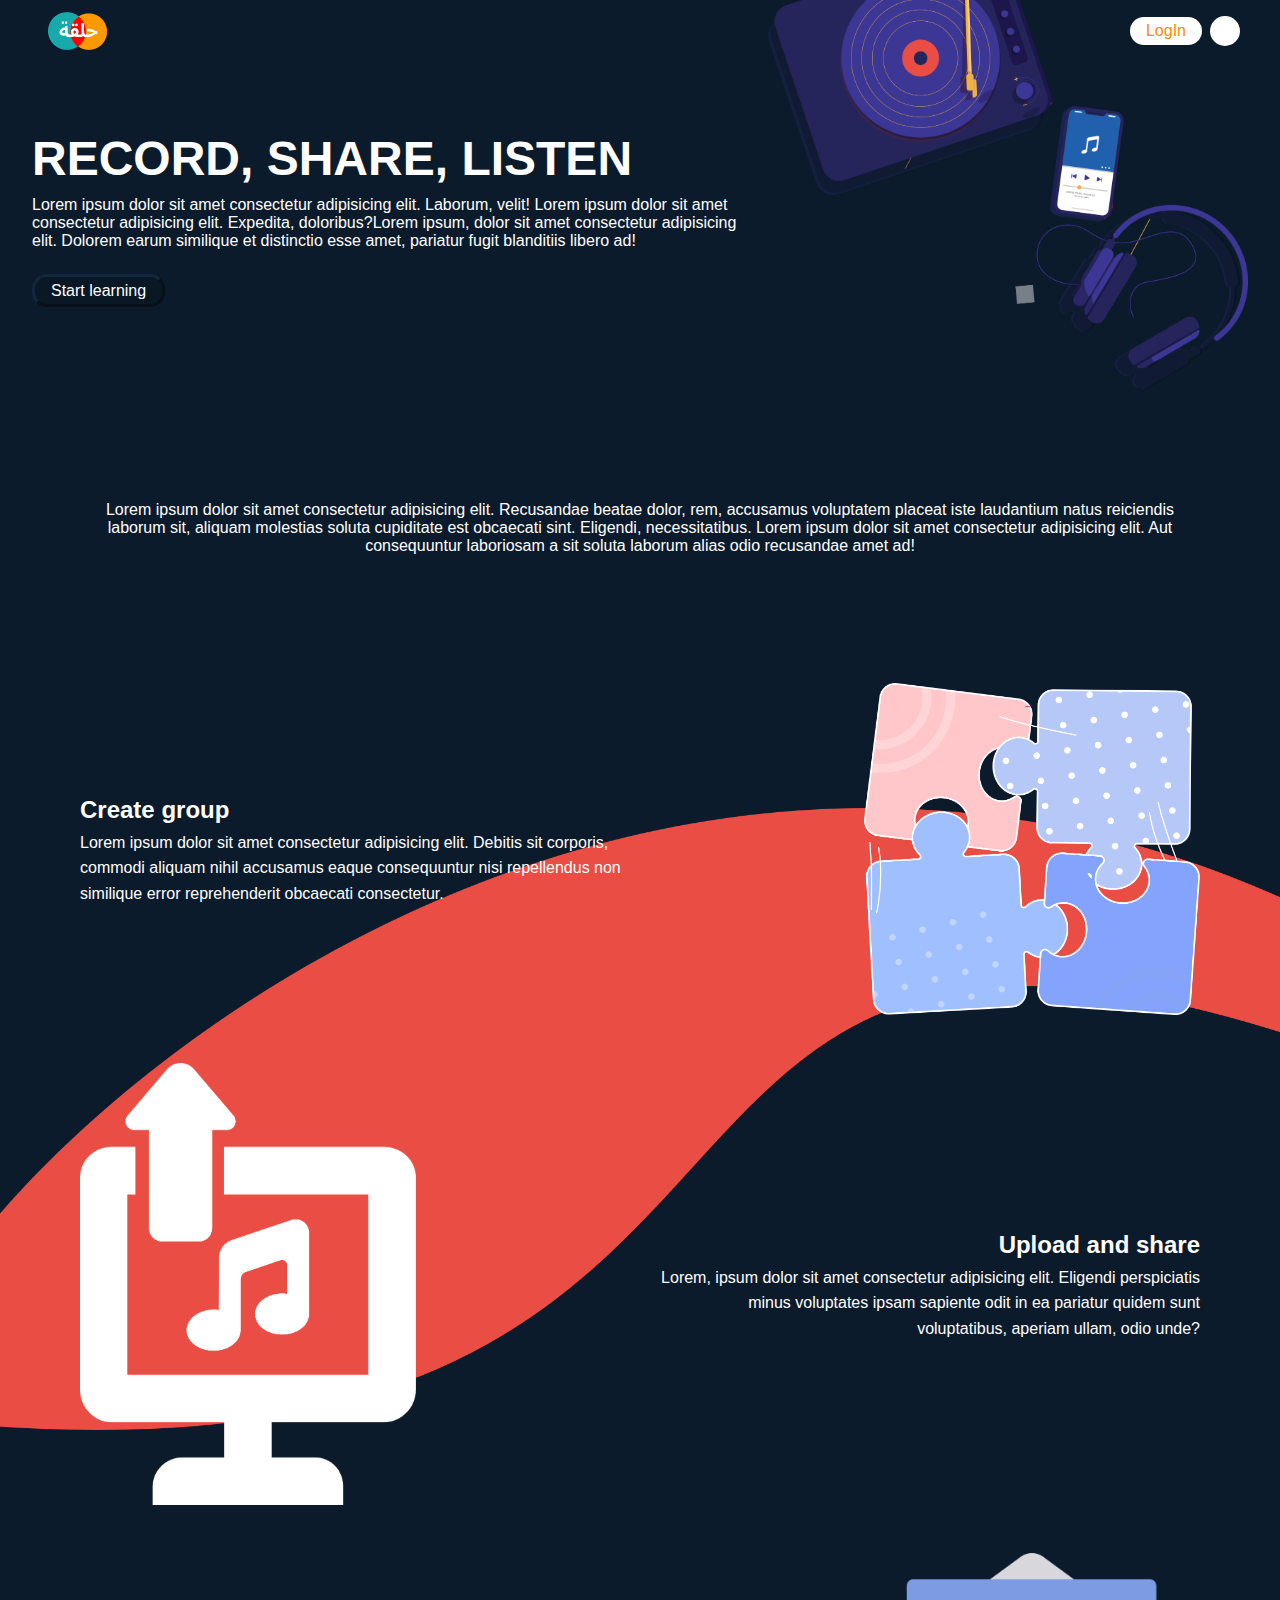
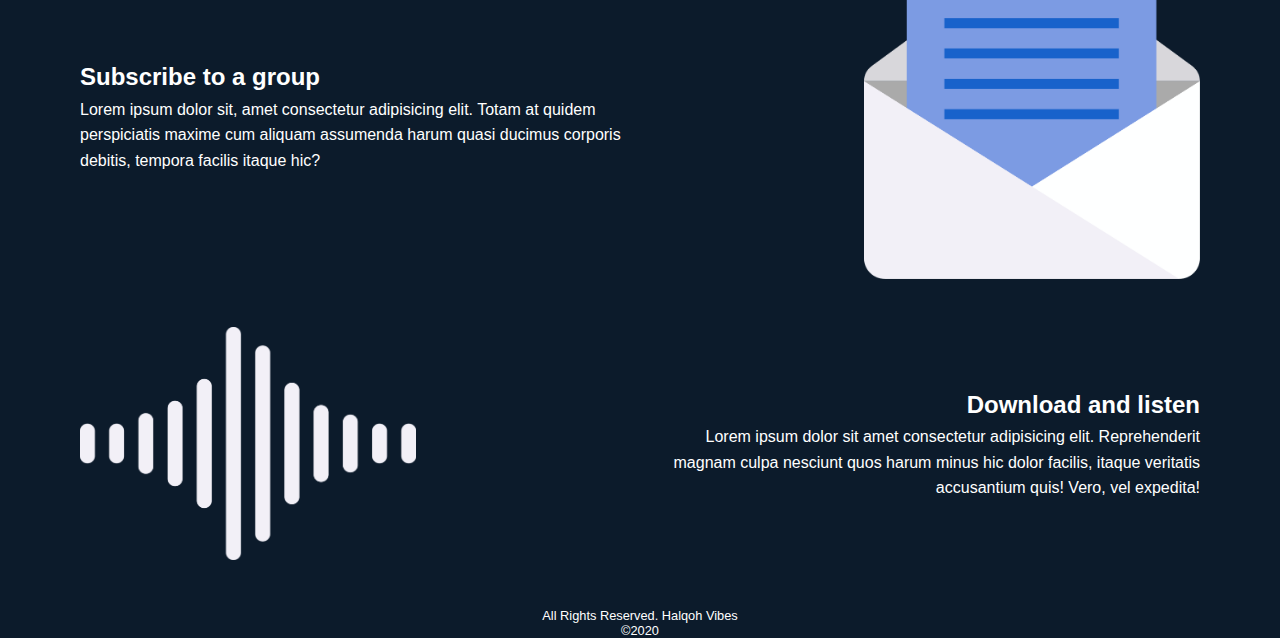
==== index.html @ 7621bb00 "First commit" ====
<!DOCTYPE html>
<html lang="en">
<head>
    <meta charset="UTF-8">
    <meta name="viewport" content="width=device-width, initial-scale=1.0 user-scalable=no">
    <meta http-equiv="X-UA-Compatible" content="ie=edge">
    <title>Halqoh Vibes</title>
    <link rel="stylesheet" href="style.css">
    <link rel="stylesheet" href="index_style.css">
</head>
<body>
    <div class="container">
            <div class="mini-nav">
                <img src="images/Halqoh Logo.png" alt="Halqoh" class="brand">
                <div class="right-nav">
                <a href="" class="btn logout_btn">LogIn</a>
                <div class="avatar"></div>
                </div>
            </div>
            
            <div class="heading">
                <div class="heading-text">
                    <h1>RECORD, SHARE, LISTEN</h1>
                    <P>Lorem ipsum dolor sit amet consectetur adipisicing elit. Laborum, velit! Lorem ipsum dolor sit amet consectetur adipisicing elit. Expedita, doloribus?Lorem ipsum, dolor sit amet consectetur adipisicing elit. Dolorem earum similique et distinctio esse amet, pariatur fugit blanditiis libero ad!</P>
                    <a href="start.html" class="btn start_btn">Start learning</a>
                </div>
                <img src="images/Music Assets.png" alt="">
            </div>
            <section class="intro-section" >
                <p>
                    Lorem ipsum dolor sit amet consectetur adipisicing elit. Recusandae beatae dolor, rem, accusamus voluptatem placeat iste laudantium natus reiciendis laborum sit, aliquam molestias soluta cupiditate est obcaecati sint. Eligendi, necessitatibus. Lorem ipsum dolor sit amet consectetur adipisicing elit. Aut consequuntur laboriosam a sit soluta laborum alias odio recusandae amet ad!
                </p>
            </section>
    
            <section class="flex-layout odd">
                <div class="text">
                    <h2>Create group</h2>
                    <p>Lorem ipsum dolor sit amet consectetur adipisicing elit. Debitis sit corporis, commodi aliquam nihil accusamus eaque consequuntur nisi repellendus non similique error reprehenderit obcaecati consectetur.</p>
                </div>
                <img src="images/group asset.png" alt="">
            </section>
            <section class="flex-layout even">
                <div class="text">
                    <h2>Upload and share</h2>
                    <p>Lorem, ipsum dolor sit amet consectetur adipisicing elit. Eligendi perspiciatis minus voluptates ipsam sapiente odit in ea pariatur quidem sunt voluptatibus, aperiam ullam, odio unde?</p>
                </div>
                <img src="images/music-upload.png" alt="">
            </section>
            <section class="flex-layout odd">
                <div class="text">
                    <h2>Subscribe to a group</h2>
                    <p>Lorem ipsum dolor sit, amet consectetur adipisicing elit. Totam at quidem perspiciatis maxime cum aliquam assumenda harum quasi ducimus corporis debitis, tempora facilis itaque hic?</p>
                </div>
                <img src="images/subscribetogroup.png" alt="">
            </section>
            <section class="flex-layout even">
                <div class="text">
                    <h2>Download and listen</h2>
                    <p>Lorem ipsum dolor sit amet consectetur adipisicing elit. Reprehenderit magnam culpa nesciunt quos harum minus hic dolor facilis, itaque veritatis accusantium quis! Vero, vel expedita!</p>
                </div>
                <img src="images/listen.png" alt="listen">
            </section>
        
        <footer>
            <p class="reservations">
                All Rights Reserved. Halqoh Vibes<br>
                &copy;2020
            </p>
        </footer>
    </div>
</body>
</html>
---- style.css ----
:root{
    --bg:#0c1b2b;
}

*{
    margin:0;
    padding:0;
    text-decoration: none;
    font-family: 'Segoe UI', Tahoma, Geneva, Verdana, sans-serif;
}

body,html{
    background:var(--bg);
    color:#fff;
    position: relative;
    height:100vh;
}

.wrapper{
   max-height:100vh;
   /* position:relative; */
}


.mini-nav{
    height:40px;
    display:flex;
    justify-content:space-between;
    align-items: center;
    padding-top:0.7rem;
    position: relative;
}

.brand{
    height:40px;
    padding:1rem;
}



.right-nav{
    margin-top:1rem;
    /* margin-right:1rem; */
    display: flex;
    align-items: center;
    top:0;
    position: absolute;
    right:0.5rem;

}
.btn {
    margin-right:.5rem;
    border-radius:15px;
    padding:0.3rem 1rem;
    cursor: pointer;
}
.logout_btn{
    color:rgb(255, 138, 4);
    background:#fff;
}

.avatar{
    height:30px;
    width:30px;
    border-radius:50%;
    background:#fff;
}

.title_download_bar{
    margin-bottom:1rem;
    position: relative;    
}

.title{
    text-transform: uppercase;
    font-size:1.2rem;
    display: inline;
    letter-spacing: 0.5px;

}

.download{
    display:inline-block;
    height:40px;
    width:40px;
    border-radius: 50%;
    position: absolute;
    right:0;
    background:#071625;
    box-shadow:-8px -7px 17px -12px #fff, 10px 8px 20px 1px #000;
    color:#fff;
}


.pause-play,.previous,.next{
    position: relative;

}
svg{
    position: absolute;
    height:50%;
    width:50%;
    left:25%;
    top:25%;
    stroke:#fff;
}

.pause-play svg path{
    color:#fff;
    background:#fff;
    stroke:#fff;
}

.board{
    height:50vh;
    margin:1.5rem 1rem 0 1rem;
    box-shadow:-3px -3px 5px -4px #fff,5px 6px 6px -3px rgb(22, 22, 22);
    border-radius:15px;
    text-align:center;
    display:flex;
    flex-direction: column;
    padding:1rem;
}

.now-playing{
    height:70%;
    background:black;
    margin-bottom:0.9rem;
}

.duration-wrapper{
    position: relative;
    margin-bottom:0.5rem;
}

.duration{
    height:12px;
    background:rgb(231, 50, 50);
    margin-bottom:2rem;
    width:20%;
    position: absolute;
    z-index:1;
}

.duration-background{
    width:100%;
    background:#051627;
    /* border:1px solid rgb(109, 109, 109); */
    height:12px;
    z-index:0;
    border-radius: 5px;
    box-shadow:inset 1px -1px 1px 1px rgb(128, 126, 126);
margin-bottom:0.4rem;
}
.duration::before{
    content: '';
    position:absolute;
    right:-10px;
    width:20px;
    height:20px;
    border-radius:50%;
    background:#0a213a;
    /* border:0.1px solid #fff; */
    top:calc(50% - 10px);
    cursor:pointer;
}


.controls{
    display:flex;
    justify-content: space-around;
    align-items:center;
    margin-bottom:1rem;
}

.controls span{
    display: block;
    height: 60px;
    width:60px;
    border-radius:50%;
    box-shadow:-8px -7px 17px -12px #fff, 10px 8px 20px 1px #000;
    background: #071625;
    
}


h5{
    margin:1rem 0 0 1rem;
}
.queue{
    display:flex;
    height:80px;
    align-items:center;
    /* background:black; */
    margin-left:2rem;
    margin-right:2rem;
    margin-top:5px;
    position: relative;
}

.before,.after{
    border:solid rgba(255, 255, 255, 0.602);
    display:inline-block;
    border-width:0 3px 3px 0;
    padding:7px;
    height:0.1px;
    width:0.1px;
    position: absolute;
    cursor: pointer;
}

.desktop_before,.before{
    transform:rotate(135deg);
    left:0;
}

.desktop_after,.after{
    transform:rotate(-45deg);
    right:0;
}


.group-lecture{
    /* position: absolute; */
    height:100%;
    background:black;
    width:80px;
    margin:0 0.5rem;
}

.group-lecture:nth-of-type(1){
    margin-left:1.2rem;
}

.reservations{
    /* position: absolute; */
    margin-top:1rem;
    width:100%;
    text-align:center;
    font-size:0.8rem;
}

.desktop_now_playing{
    display:none;
}

/* For wider screens with width 800px and above*/
@media(min-width:800px){
    .board{
        height:70vh;
        margin:auto 2rem;
        margin-top:1.5rem;
    }
    .queue-wrapper{
        display:none;
    }
    .now-playing{
        display:none;
    }
    .desktop_now_playing{
        display:block;
        height:100%;
        margin-bottom:1rem;
        position: relative;
    }

        .queue{
            position:absolute;
            left:4%;
        }
   

    .desktop_before{
        left:2rem;
    }

    .desktop_after{
        right:2rem;
    }

    .holder{
        display:grid;
        grid-template-columns: repeat(5,1fr);
        position: absolute;
        height:100%;
        width:100%;
        margin:auto 10px;
        justify-items:center;
        /* align-content: center; */
        align-items:center;
        grid-auto-rows: minmax(auto,300px);
    }

    .desktop_before,.desktop_after{
        /* position:absolute; */
        border:solid rgba(255, 255, 255, 0.602);
        display:inline-block;
        border-width:0 6px 6px 0;
        padding:7px;
        height:2px;
        width:2px;
        cursor:pointer;
        /* top:calc(50% - 1px);         */
        /* width:3rem; */
    }

    .desktop-group-lecture{
        height:70%;
        width:80%;
        background:orange;
        margin-right:2rem;
        /* width:30%; */
        justify-self: start;
        /* margin-right:5rem; */
    }

    .active{
        height:100%;
        width:80%;
    }


}
---- index_style.css ----
body {
    margin: 0;
    padding: 0;
    color: #ffffff;
}

.container {
    background-image: url('images/Strip.png');
    background-position: center center;
    background-repeat: no-repeat;
    background-size: 100%;
    padding: 0 2rem;
}
.heading {
    display: flex;
}
.heading-text {
    margin-top: 5rem;
    padding-right: 1rem;
}
.heading-text h1 {
    font-size: 3rem;
    font-weight: 600;
    padding-bottom: 10px;
}
.heading > img {
    width: 30rem;
    position: relative;
    top: -7rem;
}
.btn.start_btn {
    background-color: hsl(211, 56%, 9%);
    color: white;
    border: #0c1b2b4b outset;
    top: 2rem;
    position: relative;
    font-size: 1rem;
}
.btn.start_btn:hover {
    background-color: hsl(211, 56%, 20%);
}
.intro-section {
    text-align: center;
    padding: 0 5% 5rem;
}

.flex-layout {
    display: flex;
    line-height: 1.6;
    align-items: center;
    margin: 3rem;
}
.flex-layout > img {
    width: 30%;
}
.even {
    flex-direction: row-reverse; 
    text-align: right;   
}

.even .text {
    padding-left: 15rem;
}
.odd .text {
    padding-right: 15rem;
}
@media(max-width: 885px) {
    .heading-text {
        margin-right: 0;
        padding-right: 0;
    }
    .intro-section {
        margin-top: 50px;
    }
}

@media(max-width: 700px) {
    body {
        text-align: center;
    }
    .flex-layout,.even .text, .odd .text {
        display: flex;
        text-align: center;
        flex-direction: column;
        margin: 0;
        padding: 0;
    }
    .flex-layout > .text {
        margin: 3em 0;
    }
    .heading > img {
        display: none;
    }
    .intro {
        margin-top: 5rem;
        padding: 0  5%;
    }
}
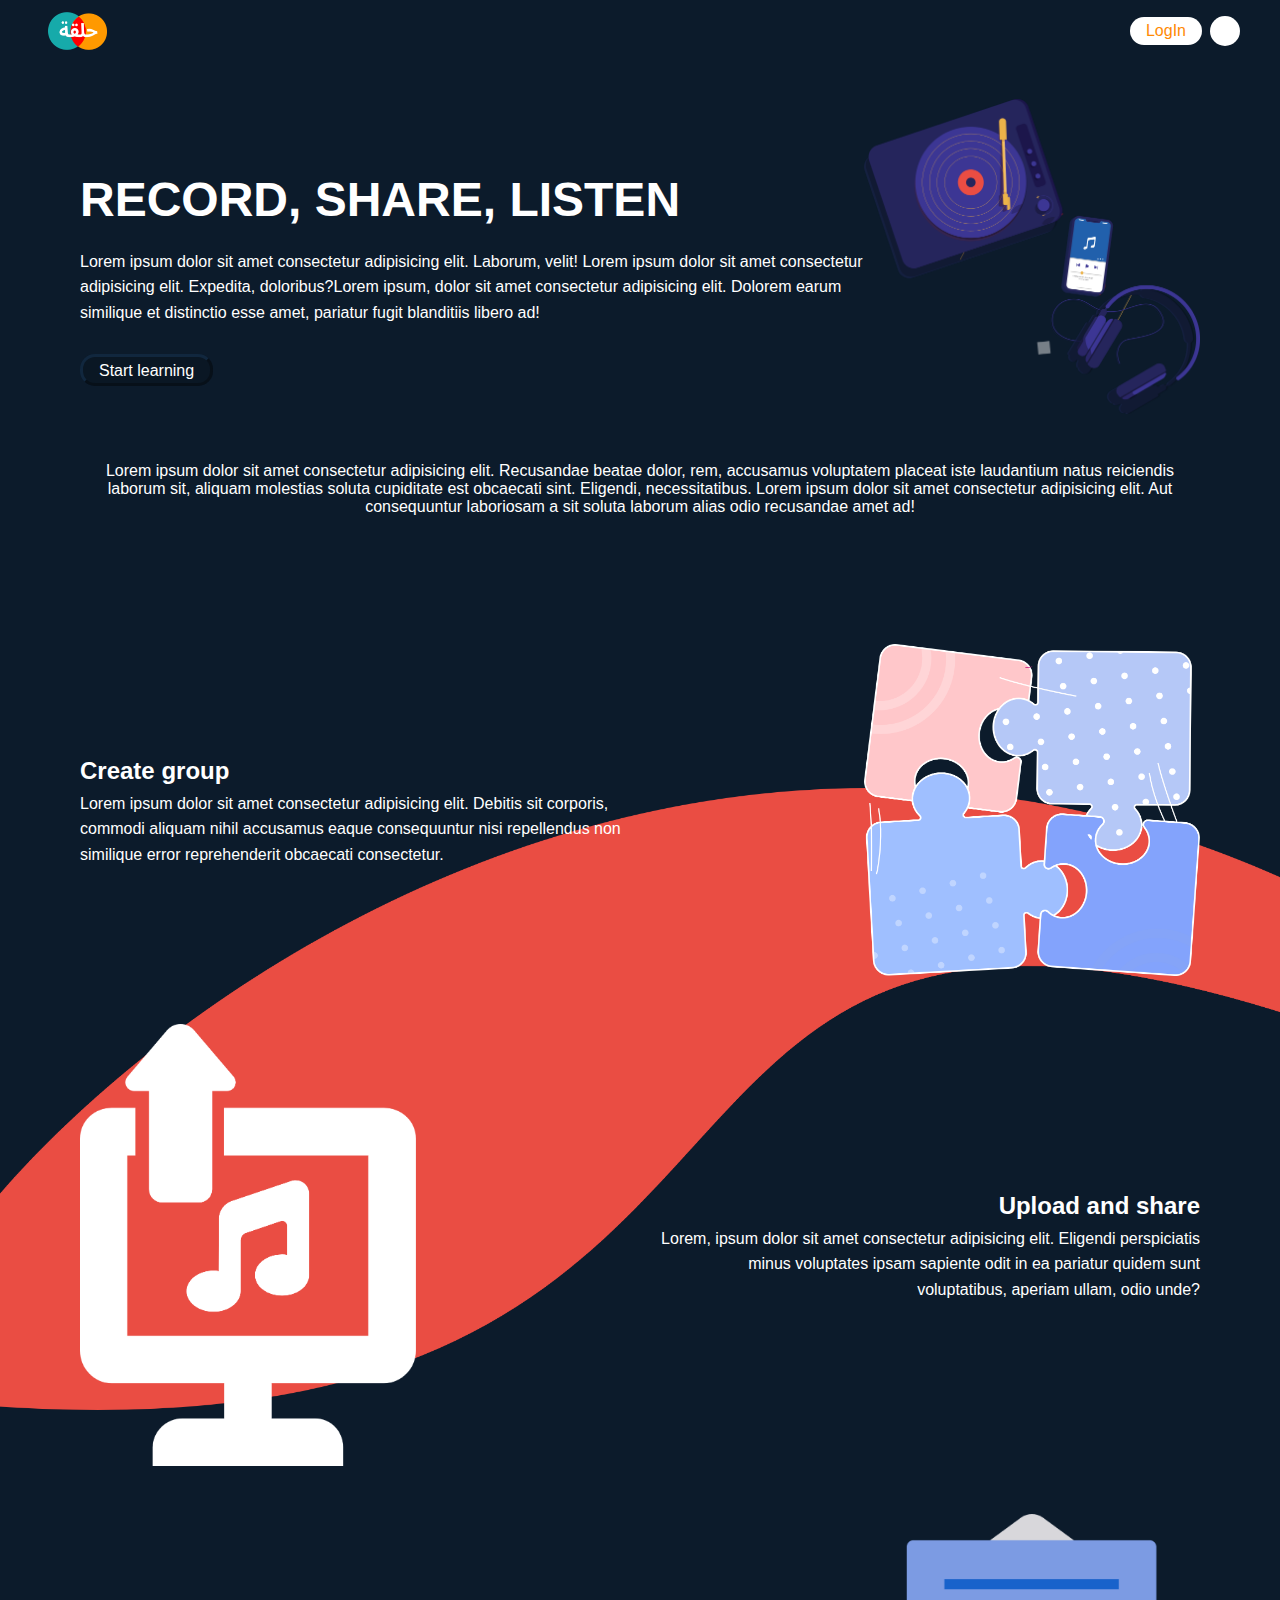
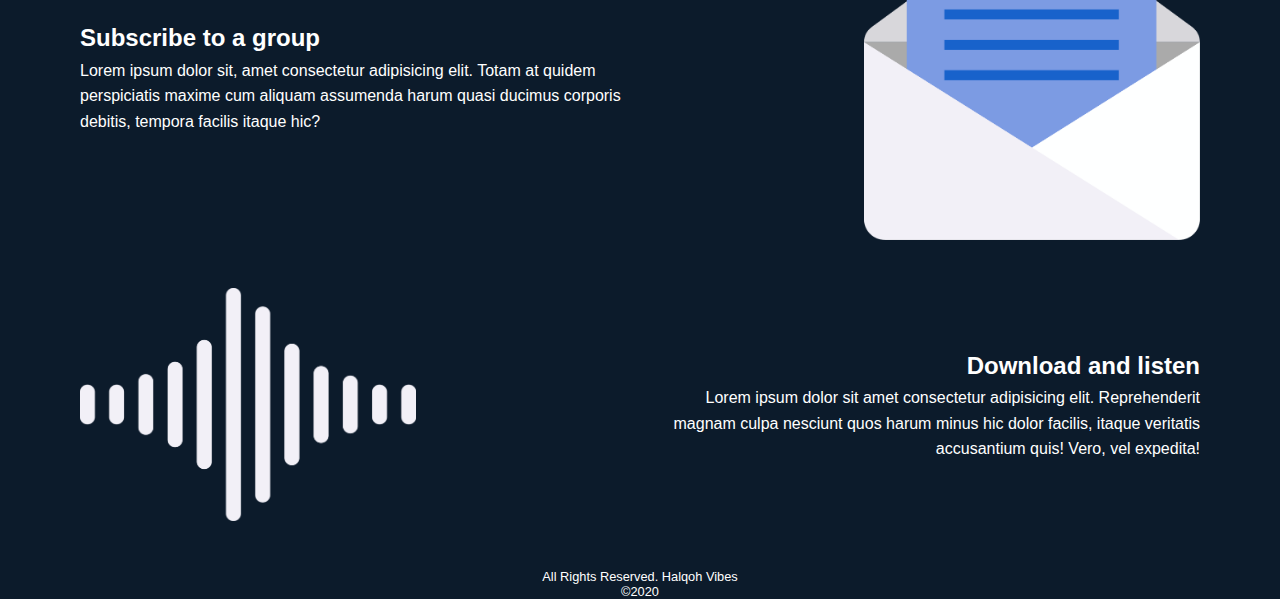
==== commit 1b2d0381: "Update index.html" ====
--- a/index.html
+++ b/index.html
@@ -18,7 +18,7 @@
                 </div>
             </div>
             
-            <div class="heading">
+            <div class="flex-layout">
                 <div class="heading-text">
                     <h1>RECORD, SHARE, LISTEN</h1>
                     <P>Lorem ipsum dolor sit amet consectetur adipisicing elit. Laborum, velit! Lorem ipsum dolor sit amet consectetur adipisicing elit. Expedita, doloribus?Lorem ipsum, dolor sit amet consectetur adipisicing elit. Dolorem earum similique et distinctio esse amet, pariatur fugit blanditiis libero ad!</P>
@@ -69,4 +69,4 @@
         </footer>
     </div>
 </body>
-</html>+</html>
--- a/index_style.css
+++ b/index_style.css
@@ -11,23 +11,13 @@
     background-size: 100%;
     padding: 0 2rem;
 }
-.heading {
-    display: flex;
-}
-.heading-text {
-    margin-top: 5rem;
-    padding-right: 1rem;
-}
+
 .heading-text h1 {
     font-size: 3rem;
     font-weight: 600;
     padding-bottom: 10px;
 }
-.heading > img {
-    width: 30rem;
-    position: relative;
-    top: -7rem;
-}
+
 .btn.start_btn {
     background-color: hsl(211, 56%, 9%);
     color: white;
@@ -95,4 +85,4 @@
         margin-top: 5rem;
         padding: 0  5%;
     }
-}+}
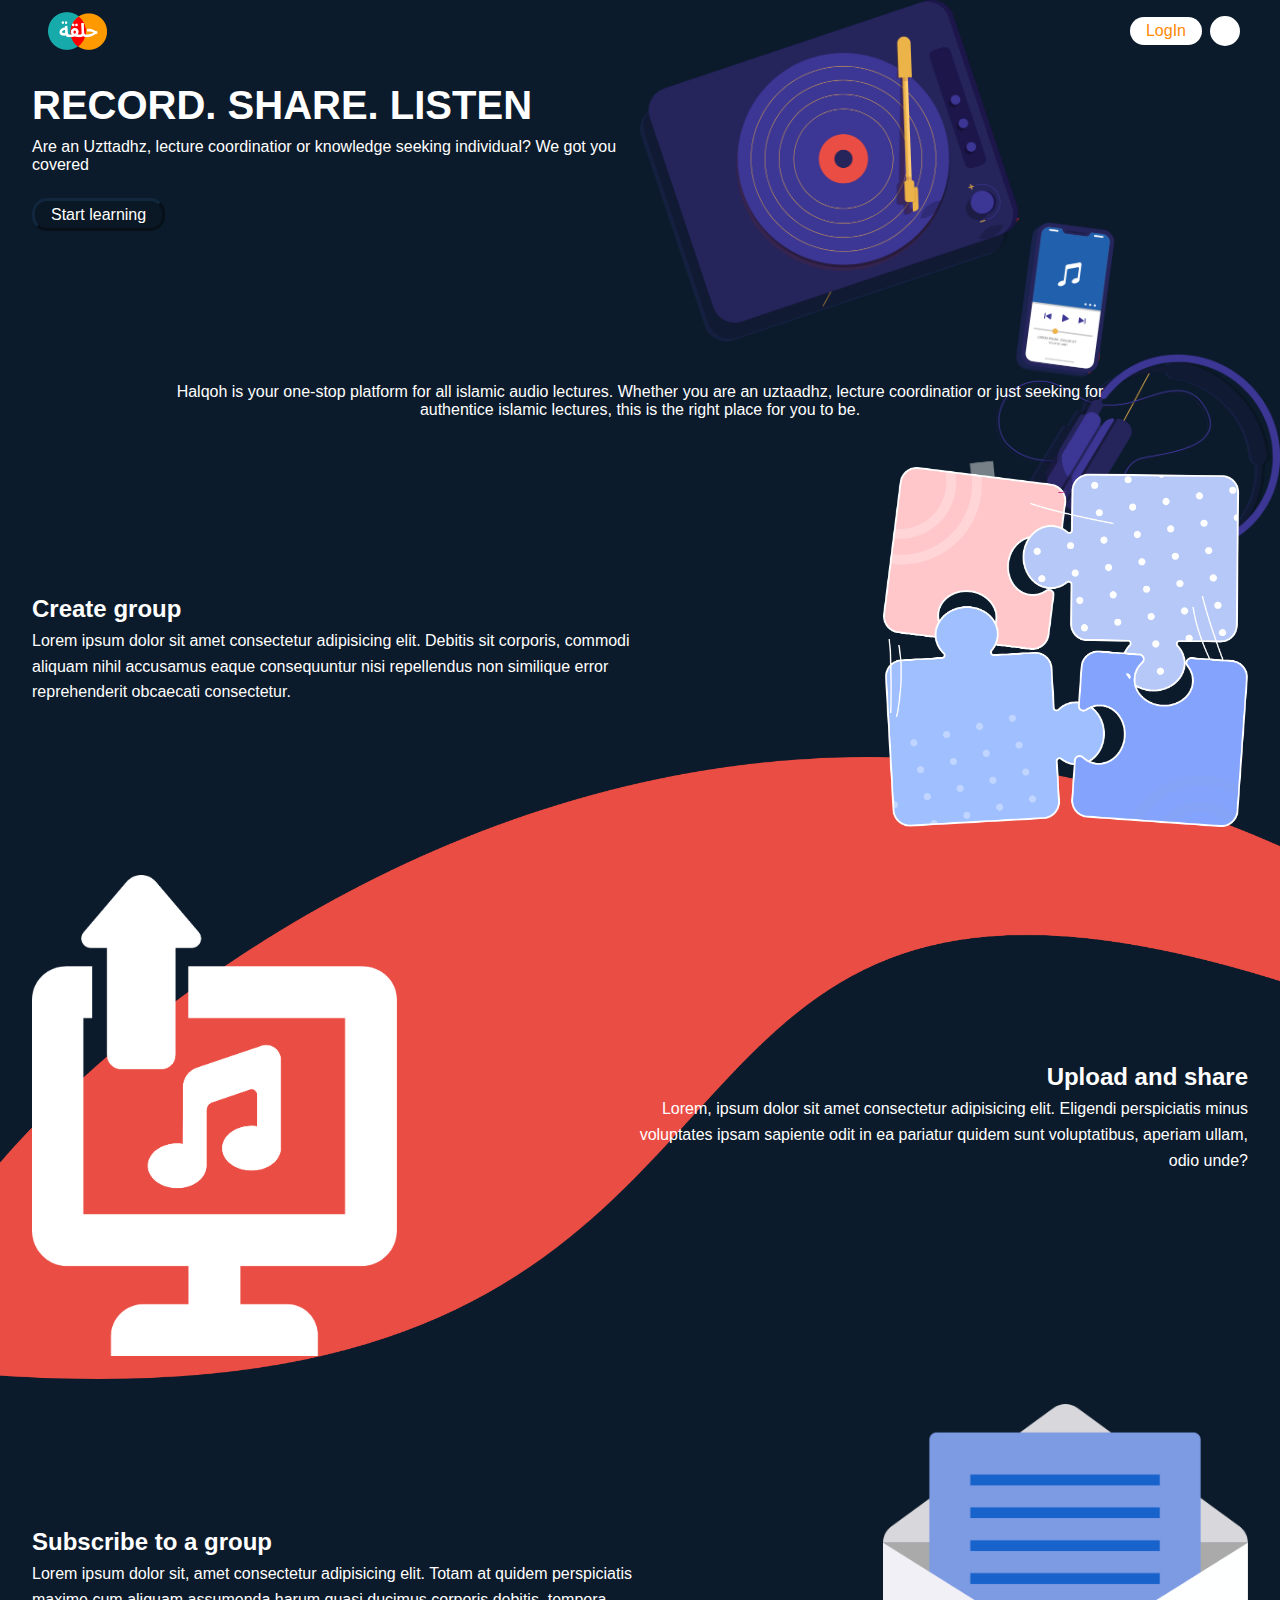
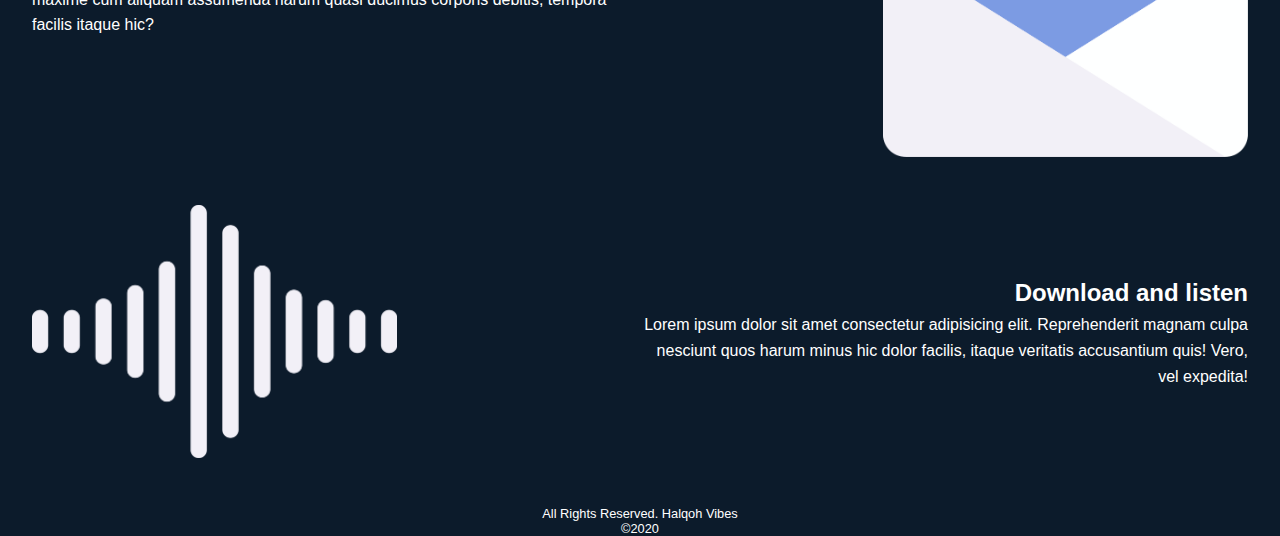
==== commit 5955561a: "Second commit" ====
--- a/index.html
+++ b/index.html
@@ -6,67 +6,74 @@
     <meta http-equiv="X-UA-Compatible" content="ie=edge">
     <title>Halqoh Vibes</title>
     <link rel="stylesheet" href="style.css">
-    <link rel="stylesheet" href="index_style.css">
+    <link rel="stylesheet" href="index.css">
 </head>
 <body>
     <div class="container">
-            <div class="mini-nav">
+        <!-- The styling of the nav is from the style.css. -->
+            <nav class="mini-nav">
                 <img src="images/Halqoh Logo.png" alt="Halqoh" class="brand">
+
                 <div class="right-nav">
-                <a href="" class="btn logout_btn">LogIn</a>
-                <div class="avatar"></div>
+                    <a href="" class="btn logout_btn">LogIn</a>
+                    <div class="avatar"></div>
                 </div>
-            </div>
+            </nav>
             
-            <div class="flex-layout">
-                <div class="heading-text">
-                    <h1>RECORD, SHARE, LISTEN</h1>
-                    <P>Lorem ipsum dolor sit amet consectetur adipisicing elit. Laborum, velit! Lorem ipsum dolor sit amet consectetur adipisicing elit. Expedita, doloribus?Lorem ipsum, dolor sit amet consectetur adipisicing elit. Dolorem earum similique et distinctio esse amet, pariatur fugit blanditiis libero ad!</P>
-                    <a href="start.html" class="btn start_btn">Start learning</a>
-                </div>
-                <img src="images/Music Assets.png" alt="">
-            </div>
-            <section class="intro-section" >
-                <p>
-                    Lorem ipsum dolor sit amet consectetur adipisicing elit. Recusandae beatae dolor, rem, accusamus voluptatem placeat iste laudantium natus reiciendis laborum sit, aliquam molestias soluta cupiditate est obcaecati sint. Eligendi, necessitatibus. Lorem ipsum dolor sit amet consectetur adipisicing elit. Aut consequuntur laboriosam a sit soluta laborum alias odio recusandae amet ad!
+            <header>
+                <h1>RECORD. SHARE. LISTEN</h1>
+                <P>Are an Uzttadhz, lecture coordinatior or knowledge seeking  individual? We got you covered</P>
+                <a href="start.html" class="btn start_btn">Start learning</a>
+            </header>
+
+<!-- The main container contains of sections. Each section contain of  a div holdeing the text  and a img. Flex layout is adopted. The sections are alternated. -->
+
+            <main>
+                <section class="intro-section" >
+                    <p>
+                        Halqoh is your one-stop platform for all islamic audio lectures. Whether you are an uztaadhz, lecture coordinatior or just seeking for authentice islamic lectures, this is the right place for you to be.
+                    </p>
+                </section>
+        
+                <section class="flex-layout odd">
+                    <div class="text">
+                        <h2>Create group</h2>
+                        <p>Lorem ipsum dolor sit amet consectetur adipisicing elit. Debitis sit corporis, commodi aliquam nihil accusamus eaque consequuntur nisi repellendus non similique error reprehenderit obcaecati consectetur.</p>
+                    </div>
+                    <img src="images/group asset.png" alt="">
+                </section>
+
+                <section class="flex-layout even">
+                    <div class="text">
+                        <h2>Upload and share</h2>
+                        <p>Lorem, ipsum dolor sit amet consectetur adipisicing elit. Eligendi perspiciatis minus voluptates ipsam sapiente odit in ea pariatur quidem sunt voluptatibus, aperiam ullam, odio unde?</p>
+                    </div>
+                    <img src="images/music-upload.png" alt="">
+                </section>
+
+                <section class="flex-layout odd">
+                    <div class="text">
+                        <h2>Subscribe to a group</h2>
+                        <p>Lorem ipsum dolor sit, amet consectetur adipisicing elit. Totam at quidem perspiciatis maxime cum aliquam assumenda harum quasi ducimus corporis debitis, tempora facilis itaque hic?</p>
+                    </div>
+                    <img src="images/subscribetogroup.png" alt="">
+                </section>
+
+                <section class="flex-layout even">
+                    <div class="text">
+                        <h2>Download and listen</h2>
+                        <p>Lorem ipsum dolor sit amet consectetur adipisicing elit. Reprehenderit magnam culpa nesciunt quos harum minus hic dolor facilis, itaque veritatis accusantium quis! Vero, vel expedita!</p>
+                    </div>
+                    <img src="images/listen.png" alt="listen">
+                </section>
+            </main>
+        
+            <footer>
+                <p class="reservations">
+                    All Rights Reserved. Halqoh Vibes<br>
+                    &copy;2020
                 </p>
-            </section>
-    
-            <section class="flex-layout odd">
-                <div class="text">
-                    <h2>Create group</h2>
-                    <p>Lorem ipsum dolor sit amet consectetur adipisicing elit. Debitis sit corporis, commodi aliquam nihil accusamus eaque consequuntur nisi repellendus non similique error reprehenderit obcaecati consectetur.</p>
-                </div>
-                <img src="images/group asset.png" alt="">
-            </section>
-            <section class="flex-layout even">
-                <div class="text">
-                    <h2>Upload and share</h2>
-                    <p>Lorem, ipsum dolor sit amet consectetur adipisicing elit. Eligendi perspiciatis minus voluptates ipsam sapiente odit in ea pariatur quidem sunt voluptatibus, aperiam ullam, odio unde?</p>
-                </div>
-                <img src="images/music-upload.png" alt="">
-            </section>
-            <section class="flex-layout odd">
-                <div class="text">
-                    <h2>Subscribe to a group</h2>
-                    <p>Lorem ipsum dolor sit, amet consectetur adipisicing elit. Totam at quidem perspiciatis maxime cum aliquam assumenda harum quasi ducimus corporis debitis, tempora facilis itaque hic?</p>
-                </div>
-                <img src="images/subscribetogroup.png" alt="">
-            </section>
-            <section class="flex-layout even">
-                <div class="text">
-                    <h2>Download and listen</h2>
-                    <p>Lorem ipsum dolor sit amet consectetur adipisicing elit. Reprehenderit magnam culpa nesciunt quos harum minus hic dolor facilis, itaque veritatis accusantium quis! Vero, vel expedita!</p>
-                </div>
-                <img src="images/listen.png" alt="listen">
-            </section>
-        
-        <footer>
-            <p class="reservations">
-                All Rights Reserved. Halqoh Vibes<br>
-                &copy;2020
-            </p>
-        </footer>
+            </footer>
     </div>
 </body>
 </html>
--- a/index.css
+++ b/index.css
@@ -0,0 +1,118 @@
+body {
+    margin: 0;
+    padding: 0;
+    color: #ffffff;
+    background-color: #0c1b2b;
+}
+
+.container {
+    background-image: url('images/Strip.png'), url('images/Music Assets.png');
+    background-position: center, top right;
+    background-repeat: no-repeat;
+    background-size: 100%, 50%;
+    padding: 0 2rem;
+}
+
+header {
+    padding-top: 2rem;
+    height: 200px;
+    width: 50%;
+}
+
+header h1 {
+    font-size: 2.5rem;
+    font-weight: 600;
+    padding-bottom: 10px;
+}
+
+.intro-section {
+    text-align: center;
+    width: 80%;
+    margin: 100px auto 0;
+}
+
+.start_btn {
+    background-color: hsl(211, 56%, 9%);
+    color: white;
+    border: #0c1b2b4b outset;
+    top: 2rem;
+    position: relative;
+    font-size: 1rem;
+}
+
+.start_btn:hover {
+    background-color: hsl(211, 56%, 20%);
+}
+
+.flex-layout {
+    display: flex;
+    line-height: 1.6;
+    align-items: center;
+    margin: 3rem auto;
+}
+
+.flex-layout > img {
+    width: 30%;
+}
+
+/* This is to alternate the layout */
+.even {
+    flex-direction: row-reverse;
+    text-align: right;
+}
+
+.even .text {
+    padding-left: 15rem;
+}
+.odd .text {
+    padding-right: 15rem;
+}
+footer {
+    margin-top: 1rem;
+}
+/* The purpose of the media query here is to make things look fine at all point */
+@media(max-width: 885px) {
+    .even .text {
+        padding-left: 5rem;
+    }
+    .odd .text {
+        padding-right: 5rem;
+    }
+    .intro-section {
+        margin-top: 50px;
+    }
+}
+
+@media(max-width: 700px) {
+    body {
+        text-align: center;
+        font-size: small;
+    }
+    .container {
+        background-image: url('images/Strip.png');
+    }
+    header {
+        width: 100%;
+    }
+
+    header h1 {
+        font-size: 2rem;
+    }
+    .flex-layout,
+    .even .text,
+    .odd .text {
+        display: flex;
+        text-align: center;
+        flex-direction: column;
+        margin: 0;
+        padding: 0;
+    }
+    .flex-layout > .text {
+        margin: 3em 0;
+    }
+
+    .intro-section {
+        width: 100%;
+        padding-top: 2rem;
+    }
+}
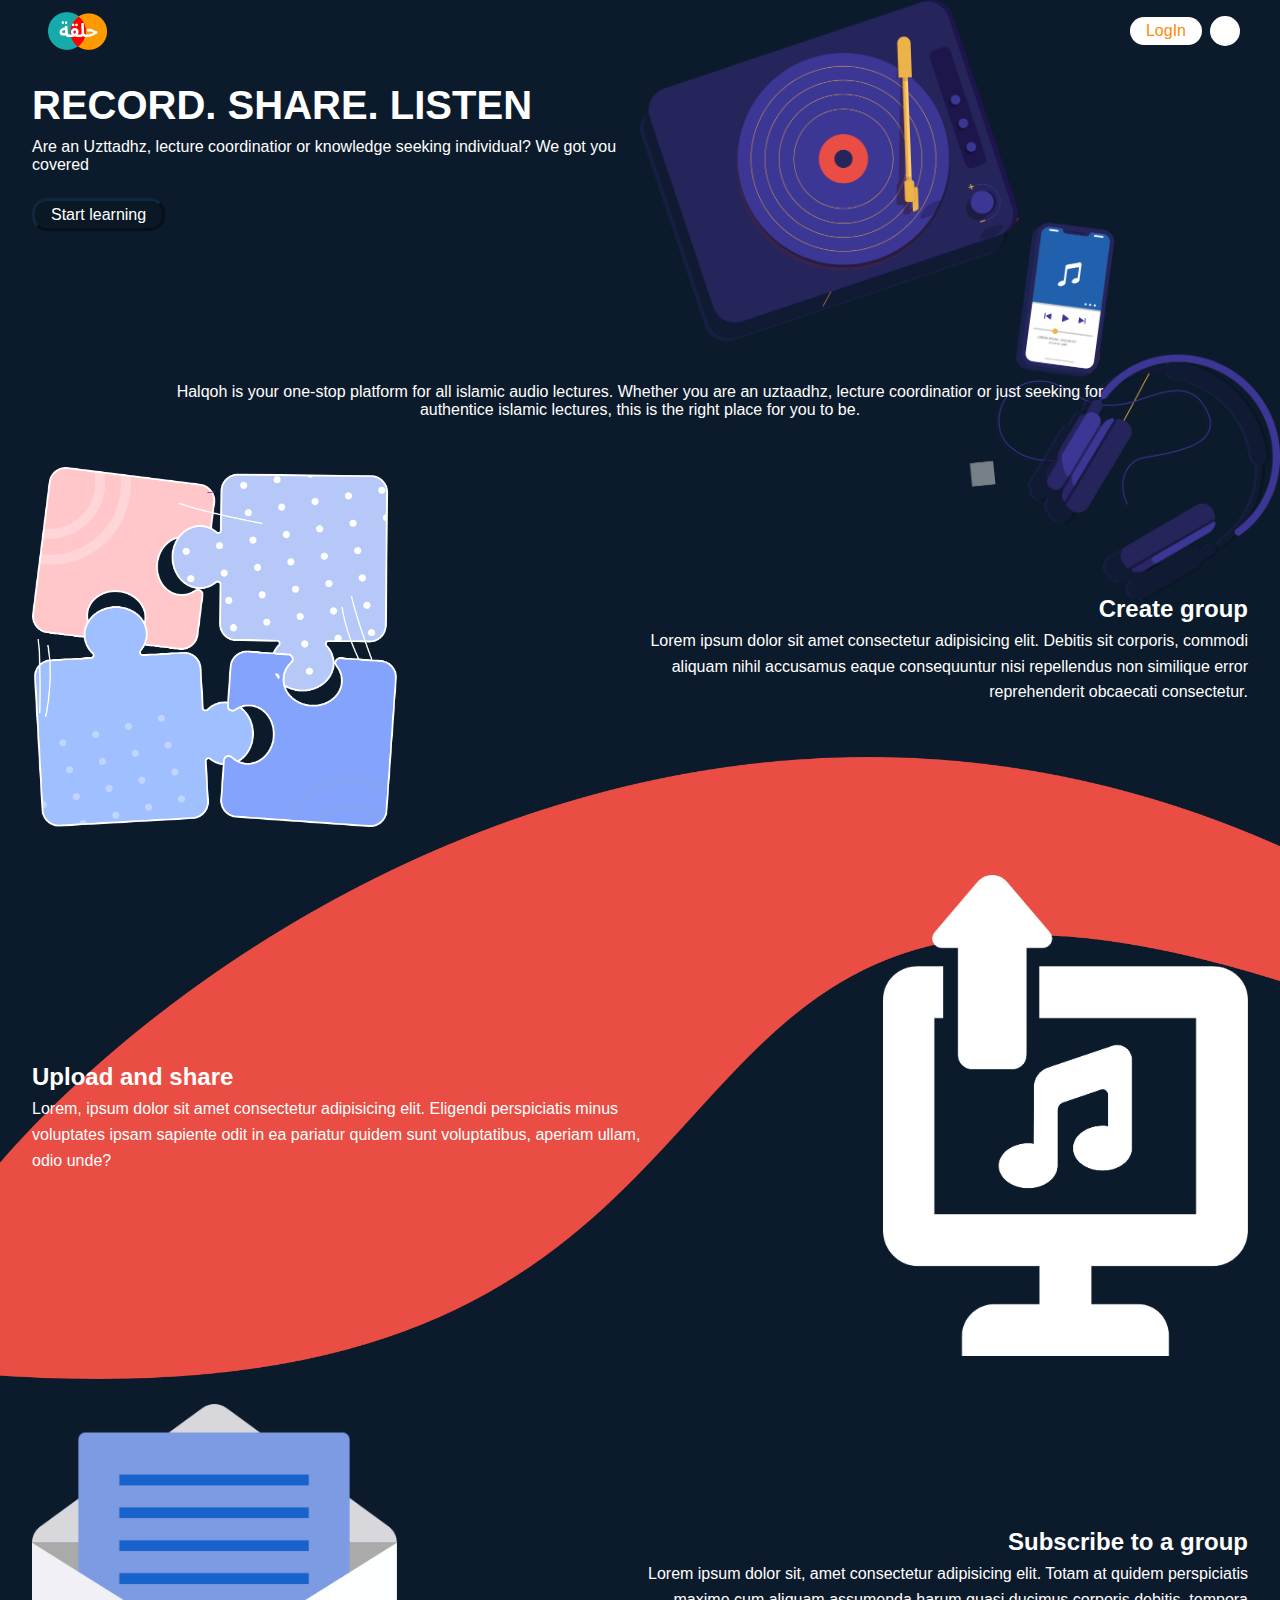
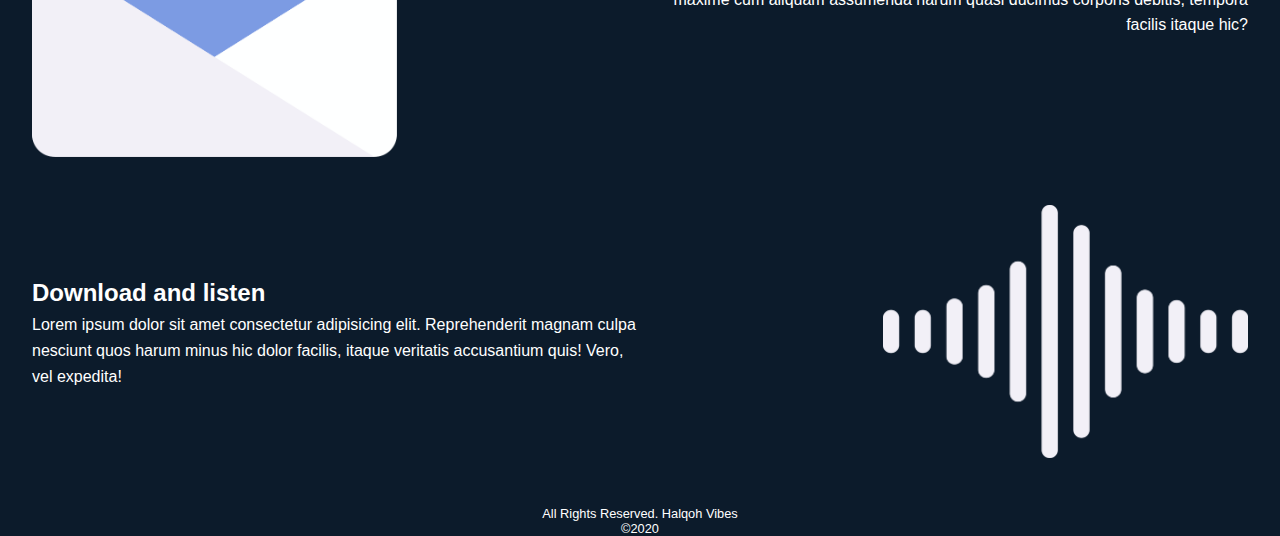
==== commit fe98bd02: "Update index.html" ====
--- a/index.html
+++ b/index.html
@@ -35,7 +35,7 @@
                     </p>
                 </section>
         
-                <section class="flex-layout odd">
+                <section class="flex-layout even">
                     <div class="text">
                         <h2>Create group</h2>
                         <p>Lorem ipsum dolor sit amet consectetur adipisicing elit. Debitis sit corporis, commodi aliquam nihil accusamus eaque consequuntur nisi repellendus non similique error reprehenderit obcaecati consectetur.</p>
@@ -43,7 +43,7 @@
                     <img src="images/group asset.png" alt="">
                 </section>
 
-                <section class="flex-layout even">
+                <section class="flex-layout odd">
                     <div class="text">
                         <h2>Upload and share</h2>
                         <p>Lorem, ipsum dolor sit amet consectetur adipisicing elit. Eligendi perspiciatis minus voluptates ipsam sapiente odit in ea pariatur quidem sunt voluptatibus, aperiam ullam, odio unde?</p>
@@ -51,7 +51,7 @@
                     <img src="images/music-upload.png" alt="">
                 </section>
 
-                <section class="flex-layout odd">
+                <section class="flex-layout even">
                     <div class="text">
                         <h2>Subscribe to a group</h2>
                         <p>Lorem ipsum dolor sit, amet consectetur adipisicing elit. Totam at quidem perspiciatis maxime cum aliquam assumenda harum quasi ducimus corporis debitis, tempora facilis itaque hic?</p>
@@ -59,7 +59,7 @@
                     <img src="images/subscribetogroup.png" alt="">
                 </section>
 
-                <section class="flex-layout even">
+                <section class="flex-layout odd">
                     <div class="text">
                         <h2>Download and listen</h2>
                         <p>Lorem ipsum dolor sit amet consectetur adipisicing elit. Reprehenderit magnam culpa nesciunt quos harum minus hic dolor facilis, itaque veritatis accusantium quis! Vero, vel expedita!</p>
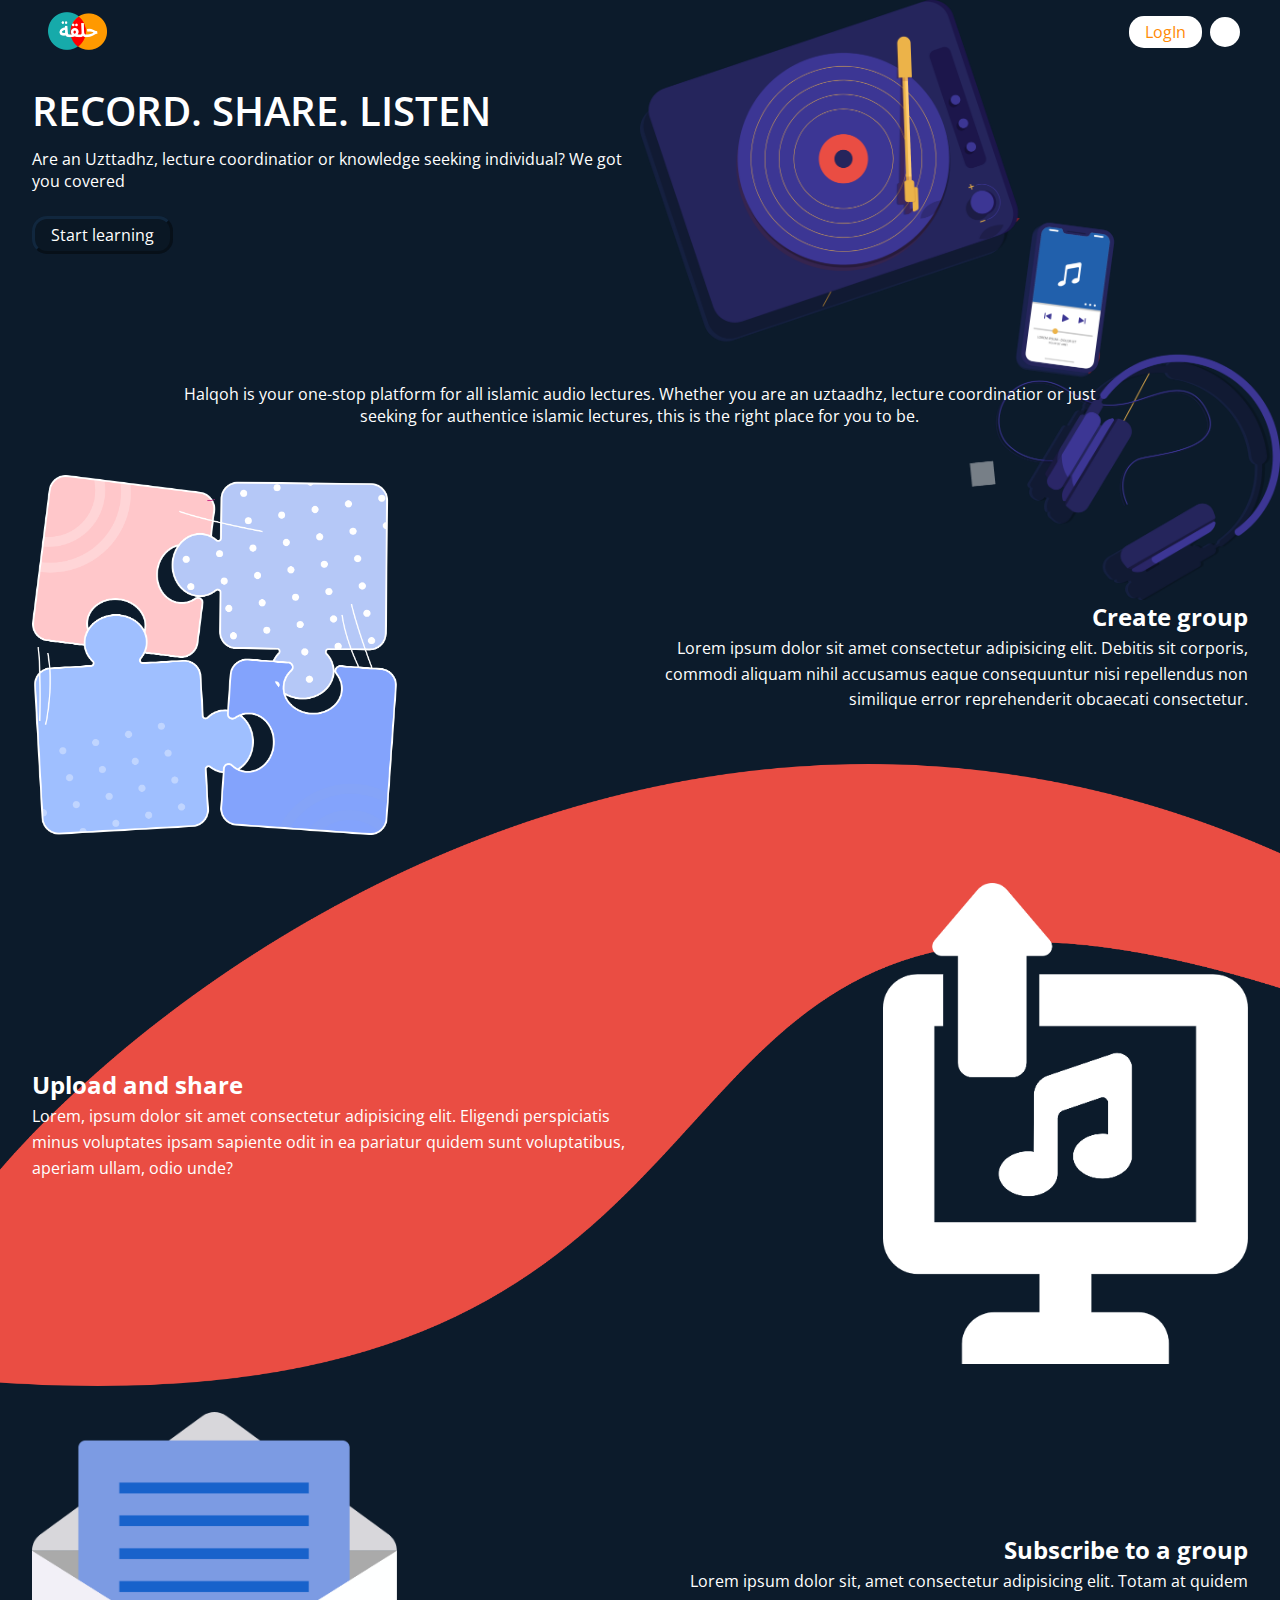
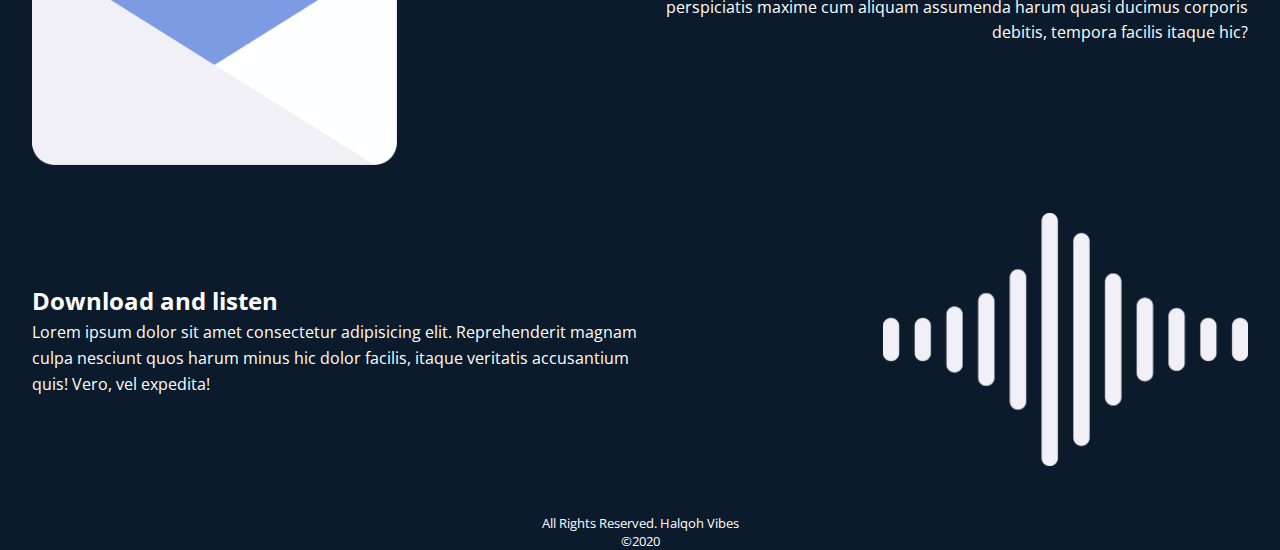
==== commit 71490fb9: "Update index.html" ====
--- a/index.html
+++ b/index.html
@@ -5,6 +5,7 @@
     <meta name="viewport" content="width=device-width, initial-scale=1.0 user-scalable=no">
     <meta http-equiv="X-UA-Compatible" content="ie=edge">
     <title>Halqoh Vibes</title>
+    <link href="https://fonts.googleapis.com/css2?family=Open+Sans&display=swap" rel="stylesheet">
     <link rel="stylesheet" href="style.css">
     <link rel="stylesheet" href="index.css">
 </head>
--- a/style.css
+++ b/style.css
@@ -6,7 +6,8 @@
     margin:0;
     padding:0;
     text-decoration: none;
-    font-family: 'Segoe UI', Tahoma, Geneva, Verdana, sans-serif;
+    font-family: 'Open Sans', sans-serif;
+/*     font-family: 'Segoe UI', Tahoma, Geneva, Verdana, sans-serif; */
 }
 
 body,html{
@@ -320,4 +321,4 @@
     }
 
 
-}+}
